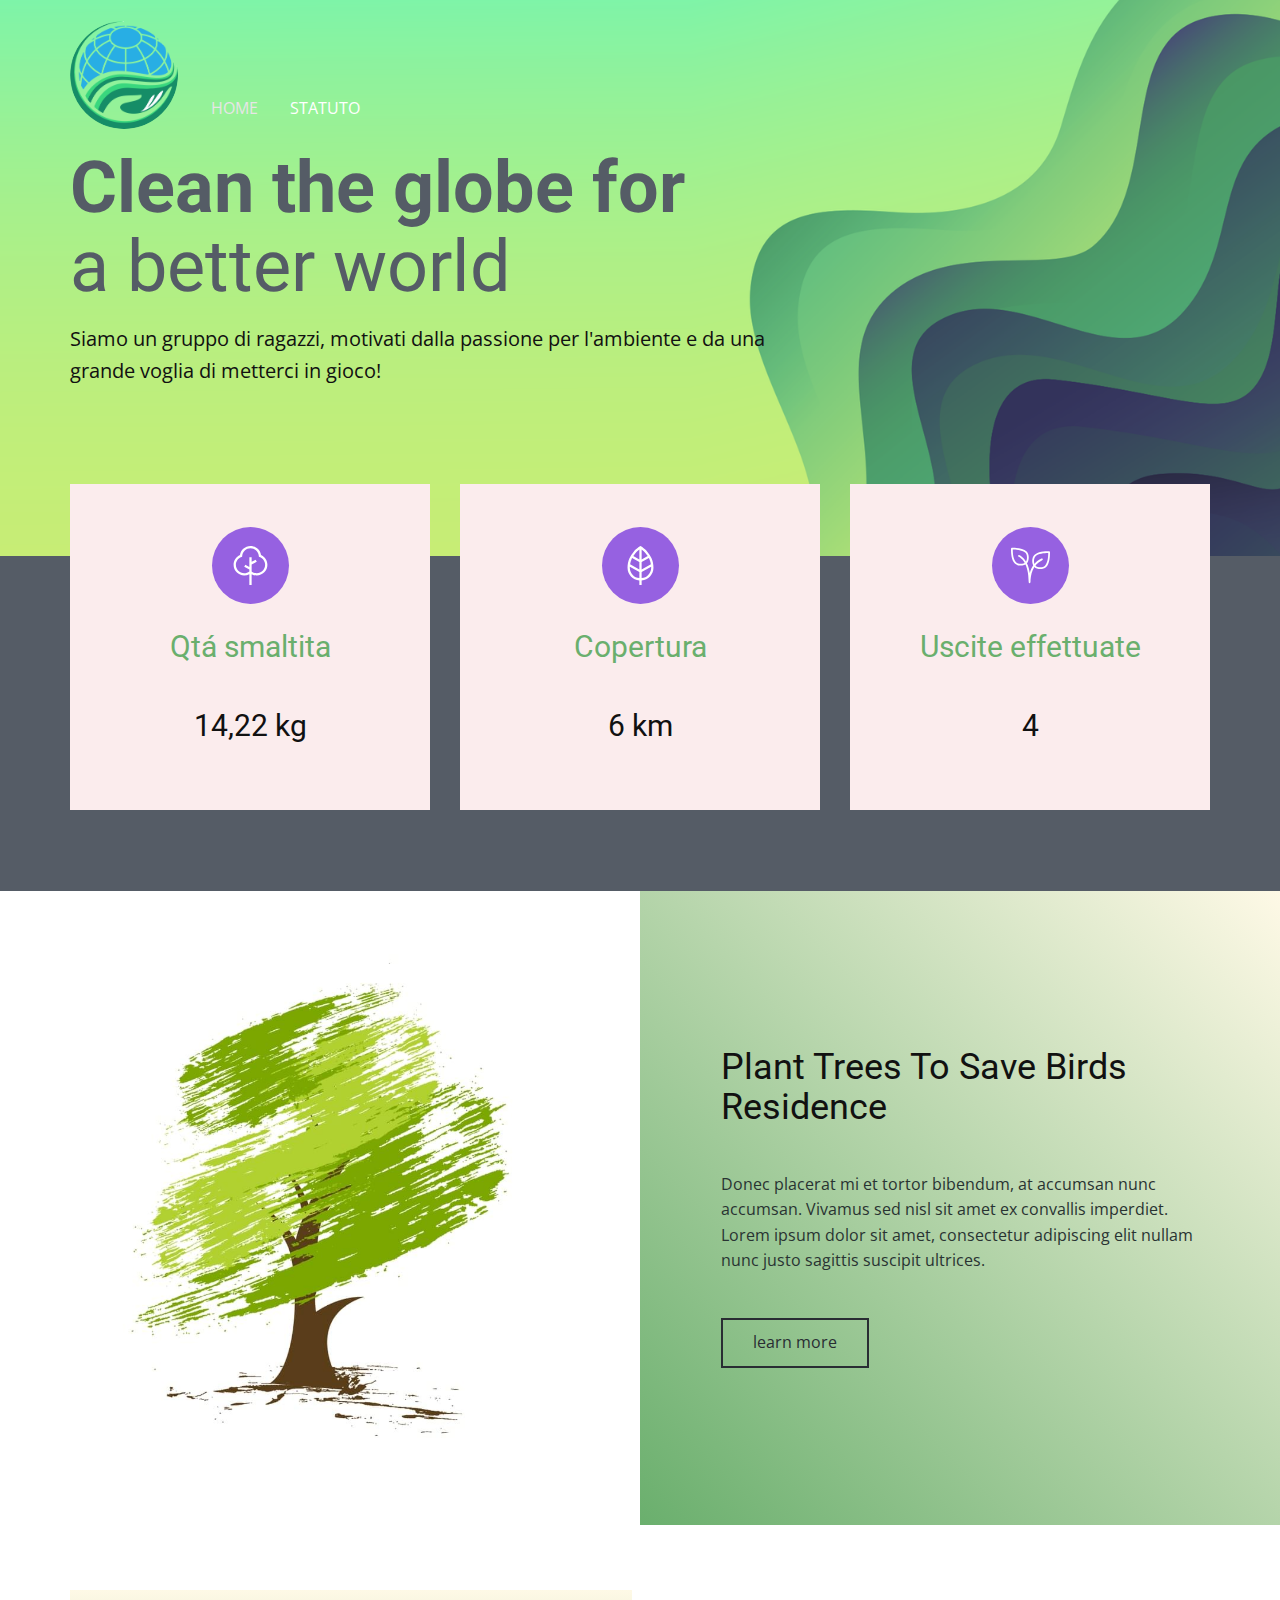
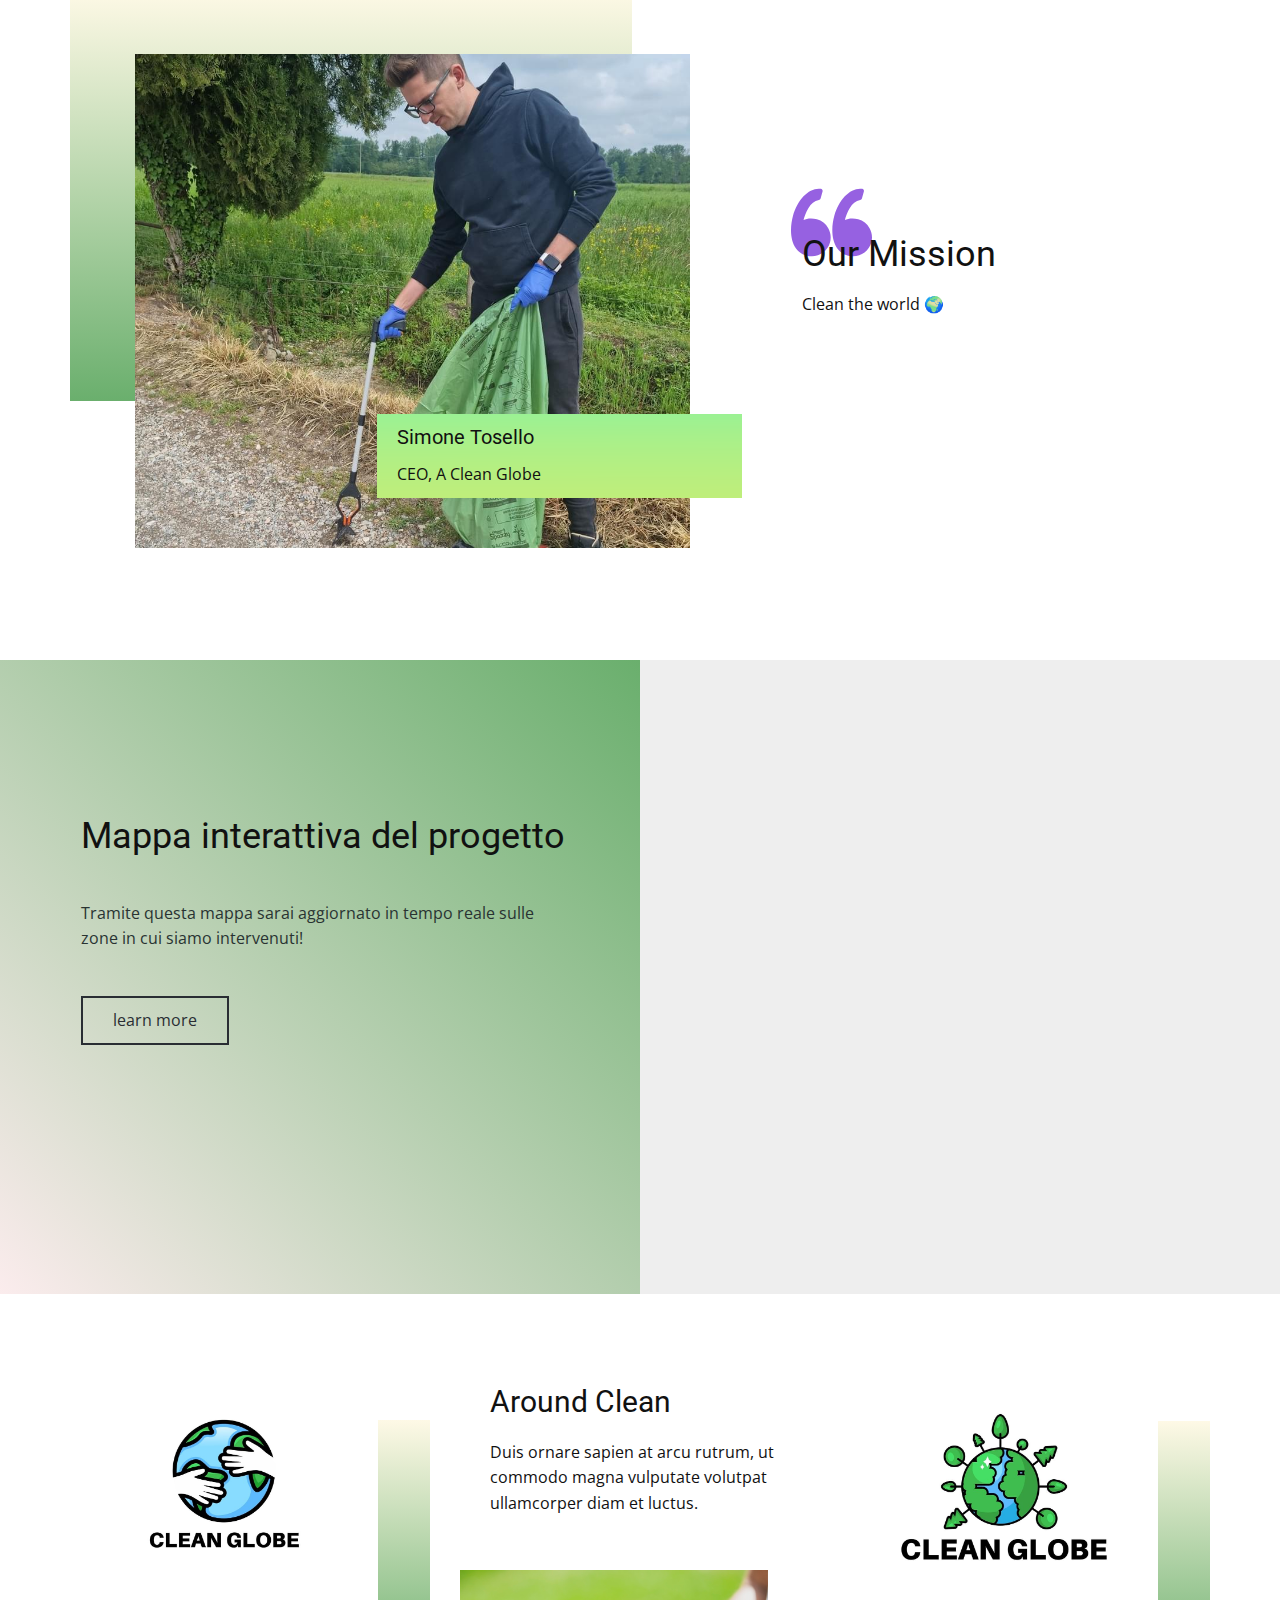
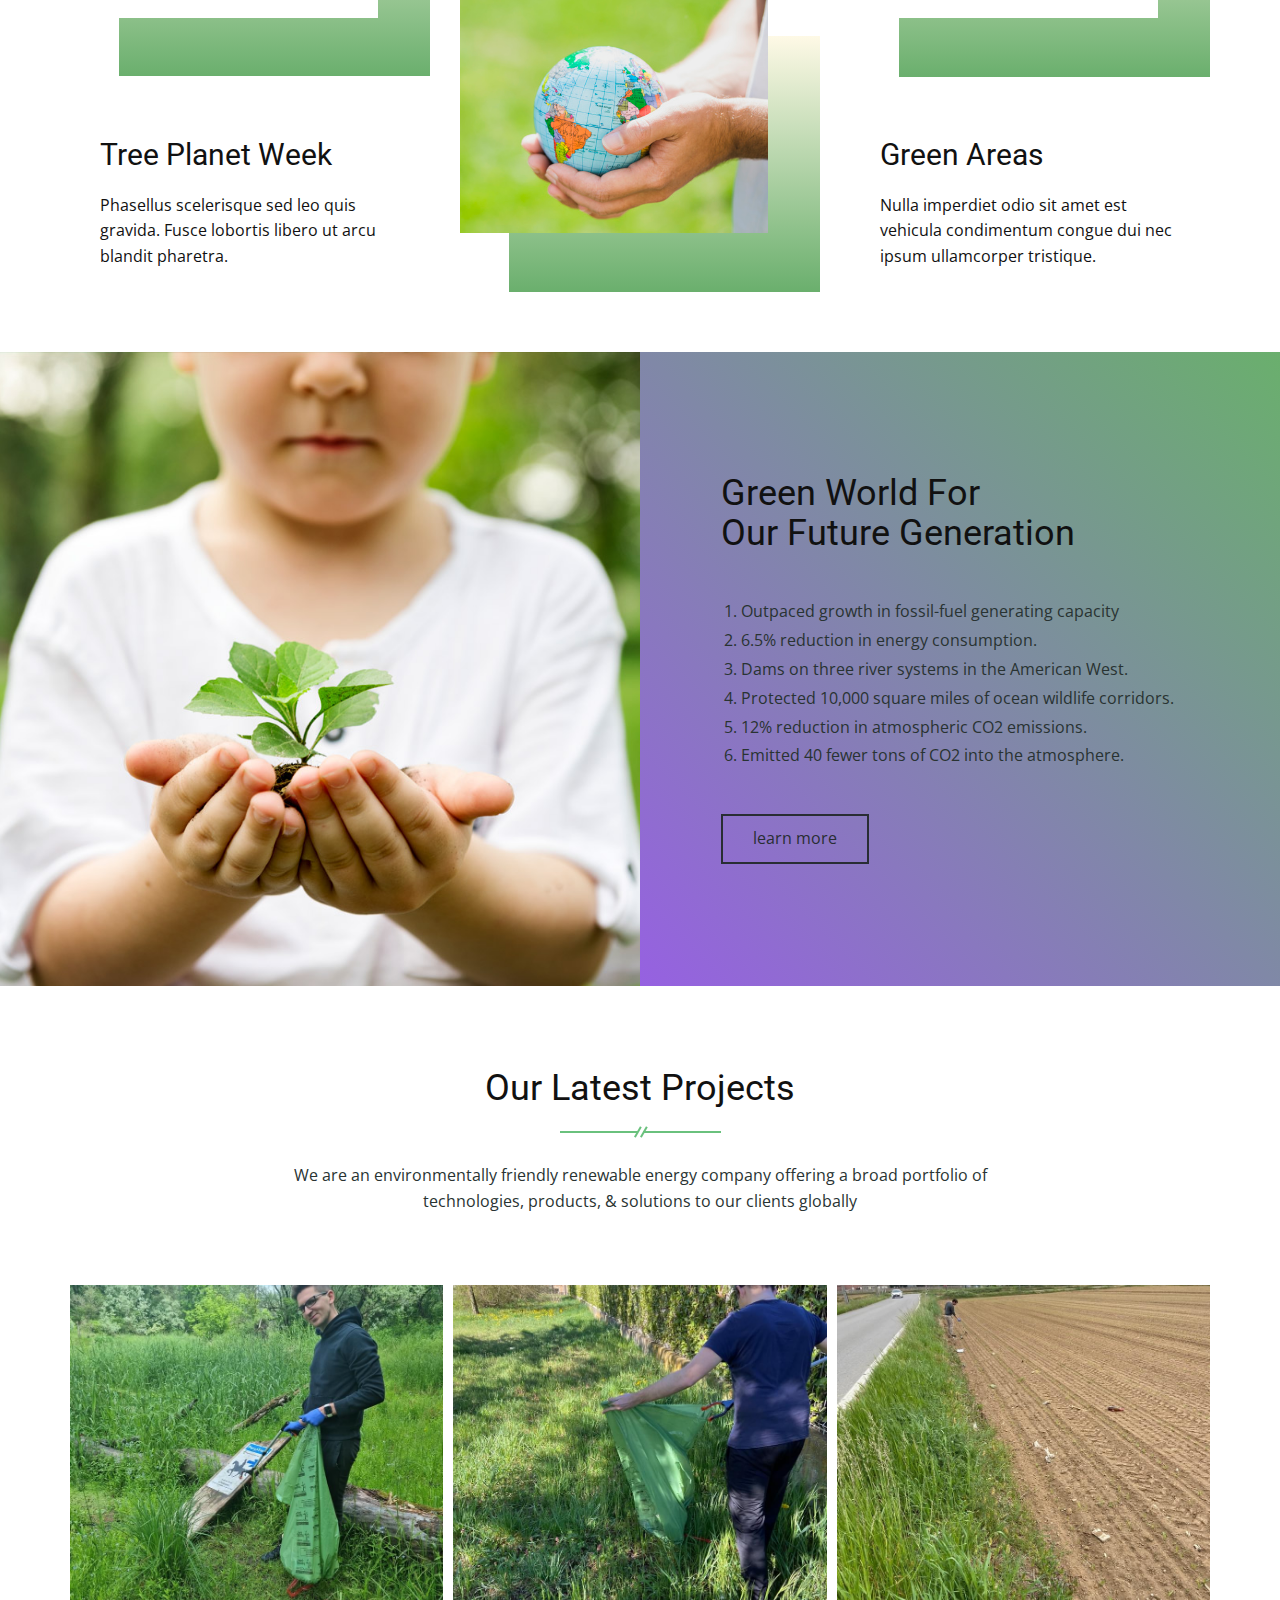
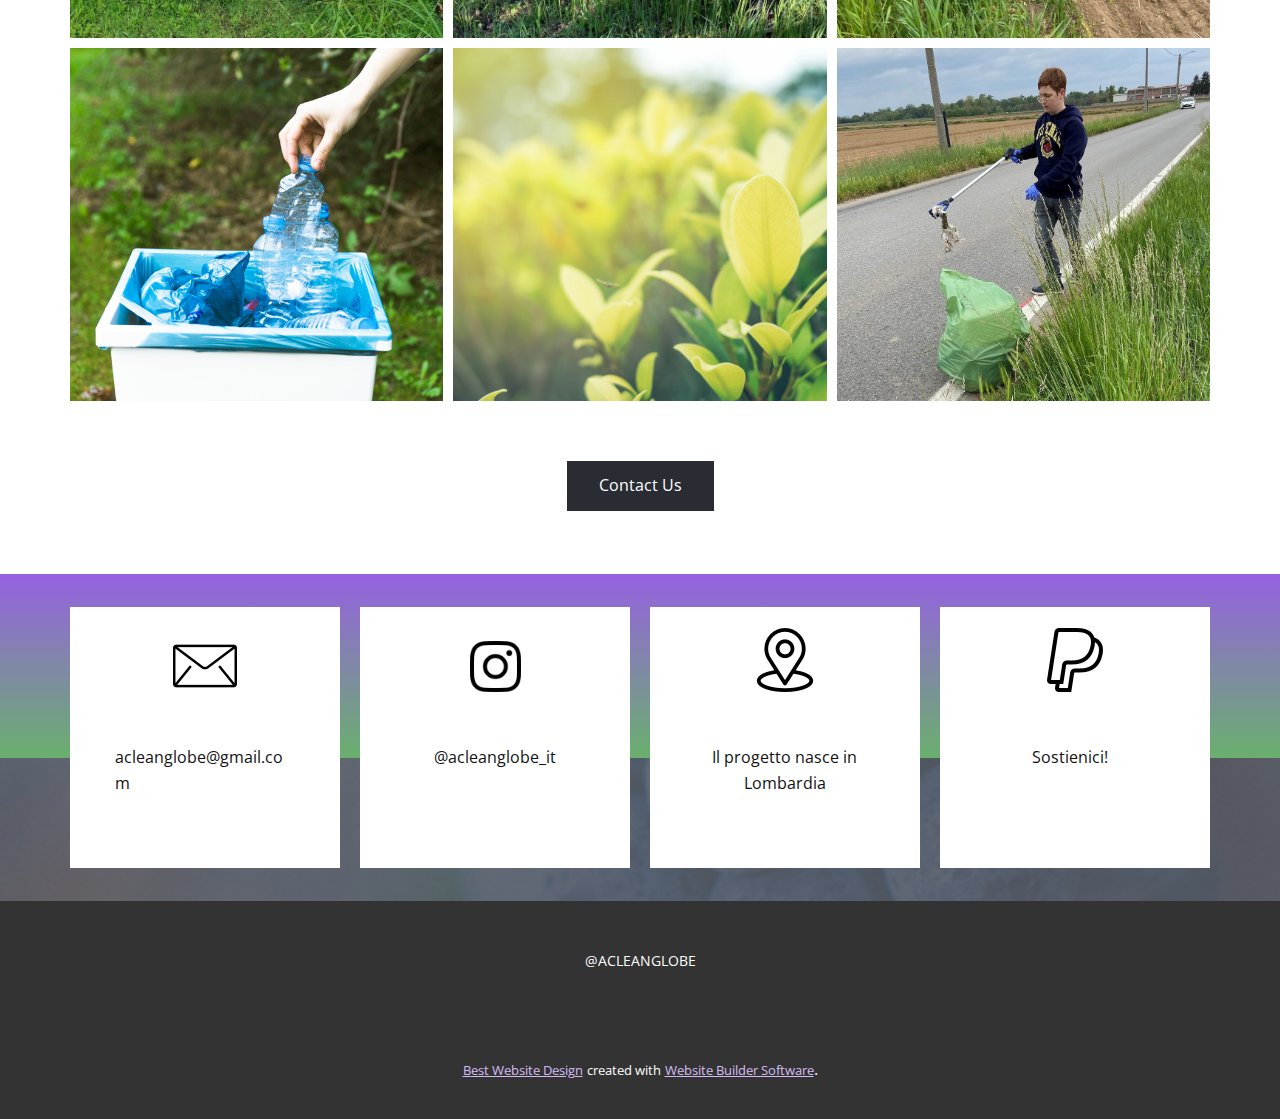
==== HOME.html @ 964477dc "Add files via upload" ====
<!DOCTYPE html>
<html style="font-size: 16px;">
  <head>
    <meta name="viewport" content="width=device-width, initial-scale=1.0">
    <meta charset="utf-8">
    <meta name="keywords" content="Cleaner Energy for a Cleaner World, Plant Trees To Save Birds Residence, Our Mission, Help Us Recycle Dumps to Save World, Green World For
                                Our Future Generation, Our Latest Projects, 3487, 154, 1456, 1354">
    <meta name="description" content="">
    <meta name="page_type" content="np-template-header-footer-from-plugin">
    <title>HOME</title>
    <link rel="stylesheet" href="nicepage.css" media="screen">
<link rel="stylesheet" href="HOME.css" media="screen">
    <script class="u-script" type="text/javascript" src="jquery-1.9.1.min.js" defer=""></script>
    <script class="u-script" type="text/javascript" src="nicepage.js" defer=""></script>
    <meta name="generator" content="Nicepage 4.10.5, nicepage.com">
    <link id="u-theme-google-font" rel="stylesheet" href="https://fonts.googleapis.com/css?family=Roboto:100,100i,300,300i,400,400i,500,500i,700,700i,900,900i|Open+Sans:300,300i,400,400i,500,500i,600,600i,700,700i,800,800i">
    
    
    
    
    
    
    
    
    
    
    <script type="application/ld+json">{
		"@context": "http://schema.org",
		"@type": "Organization",
		"name": "",
		"url": "/",
		"logo": "images/default-logo.png"
}</script>
    <meta name="theme-color" content="#9661e1">
    <meta property="og:title" content="HOME">
    <meta property="og:type" content="website">
    <link rel="canonical" href="/">
  </head>
  <body class="u-body u-overlap u-xl-mode"><header class="u-clearfix u-header" id="sec-bbfe"><div class="u-clearfix u-sheet u-sheet-1">
        <nav class="u-menu u-menu-dropdown u-offcanvas u-menu-1">
          <div class="menu-collapse" style="font-size: 1rem; letter-spacing: 0px;">
            <a class="u-button-style u-custom-left-right-menu-spacing u-custom-padding-bottom u-custom-top-bottom-menu-spacing u-nav-link u-text-active-palette-1-base u-text-hover-palette-2-base" href="#">
              <svg class="u-svg-link" viewBox="0 0 24 24"><use xlink:href="#menu-hamburger"></use></svg>
              <svg class="u-svg-content" version="1.1" id="menu-hamburger" viewBox="0 0 16 16" x="0px" y="0px" xmlns:xlink="http://www.w3.org/1999/xlink" xmlns="http://www.w3.org/2000/svg"><g><rect y="1" width="16" height="2"></rect><rect y="7" width="16" height="2"></rect><rect y="13" width="16" height="2"></rect>
</g></svg>
            </a>
          </div>
          <div class="u-custom-menu u-nav-container"></div>
          <div class="u-custom-menu u-nav-container-collapse">
            <div class="u-black u-container-style u-inner-container-layout u-opacity u-opacity-95 u-sidenav">
              <div class="u-inner-container-layout u-sidenav-overflow">
                <div class="u-menu-close"></div>
                <ul class="u-align-center u-nav u-popupmenu-items u-unstyled u-nav-1"><li class="u-nav-item"><a class="u-button-style u-nav-link" href="HOME.html">HOME</a>
</li></ul>
              </div>
            </div>
            <div class="u-black u-menu-overlay u-opacity u-opacity-70"></div>
          </div>
        </nav>
        <a href="#" class="u-image u-logo u-image-1">
          <img src="images/default-logo.png" class="u-logo-image u-logo-image-1">
        </a>
        <nav class="u-menu u-menu-dropdown u-offcanvas u-menu-2">
          <div class="menu-collapse">
            <a class="u-button-style u-custom-color u-custom-text-color u-file-icon u-nav-link" href="#">
              <img src="images/1946488.png" alt="">
            </a>
          </div>
          <div class="u-custom-menu u-nav-container">
            <ul class="u-nav u-unstyled u-nav-2"><li class="u-nav-item"><a class="u-button-style u-nav-link u-text-white" href="HOME.html" style="padding: 10px 16px;">HOME</a>
</li><li class="u-nav-item"><a class="u-button-style u-nav-link u-text-white" href="STATUTO.html" style="padding: 10px 16px;">STATUTO</a>
</li></ul>
          </div>
          <div class="u-custom-menu u-nav-container-collapse">
            <div class="u-container-style u-inner-container-layout u-opacity u-opacity-95 u-sidenav u-white">
              <div class="u-inner-container-layout u-sidenav-overflow">
                <div class="u-menu-close"></div>
                <ul class="u-align-center u-nav u-popupmenu-items u-unstyled u-nav-3"><li class="u-nav-item"><a class="u-button-style u-nav-link" href="HOME.html">HOME</a>
</li><li class="u-nav-item"><a class="u-button-style u-nav-link" href="STATUTO.html">STATUTO</a>
</li></ul>
              </div>
            </div>
            <div class="u-black u-menu-overlay u-opacity u-opacity-70"></div>
          </div>
        </nav>
      </div></header> 
    <section class="u-clearfix u-image u-section-1" id="sec-0896" data-image-width="1600" data-image-height="838">
      <div class="u-clearfix u-sheet u-sheet-1">
        <div class="u-align-left u-container-style u-group u-group-1">
          <div class="u-container-layout u-container-layout-1">
            <div class="u-image u-image-circle u-preserve-proportions u-image-1" alt="" data-image-width="1081" data-image-height="1080"></div>
            <h1 class="u-text u-text-palette-5-dark-2 u-title u-text-1"><b>Clean the globe for</b>
              <br>a better world
            </h1>
            <p class="u-large-text u-text u-text-variant u-text-2">Siamo un gruppo di ragazzi, motivati dalla passione per l'ambiente e da una grande voglia di metterci in gioco!</p>
          </div>
        </div>
      </div>
    </section>
    <section class="u-clearfix u-palette-5-dark-2 u-section-2" id="sec-d5c1">
      <div class="u-clearfix u-sheet u-sheet-1">
        <div class="u-clearfix u-expanded-width u-gutter-30 u-layout-wrap u-layout-wrap-1">
          <div class="u-layout">
            <div class="u-layout-row">
              <div class="u-align-center u-border-no-bottom u-border-no-left u-border-no-right u-border-no-top u-container-style u-layout-cell u-left-cell u-palette-2-light-3 u-size-20 u-size-20-md u-layout-cell-1">
                <div class="u-container-layout u-container-layout-1"><span class="u-align-left u-icon u-icon-circle u-palette-1-base u-icon-1"><svg class="u-svg-link" preserveAspectRatio="xMidYMin slice" viewBox="0 0 512 512" style=""><use xlink:href="#svg-b58c"></use></svg><svg class="u-svg-content" viewBox="0 0 512 512" x="0px" y="0px" id="svg-b58c" style="enable-background:new 0 0 512 512;"><g><g><path d="M394.163,119.466c-4.535-31.37-19.603-60.217-43.037-82.042C325.213,13.291,291.431,0,256.002,0    c-35.429,0-69.211,13.291-95.125,37.424c-23.434,21.825-38.501,50.672-43.037,82.042c-50.475,22.04-83.763,72.319-83.763,127.977    c0,76.979,62.627,139.605,139.605,139.605c23.725,0,46.846-6.032,67.318-17.307V512h30V369.741    c20.472,11.275,43.593,17.307,67.318,17.307c76.979,0,139.605-62.627,139.605-139.605    C477.926,191.785,444.638,141.505,394.163,119.466z M338.32,357.048c-24.474,0-48.13-8.171-67.318-23.122v-91.75l67.279-35.375    l-13.962-26.553l-53.317,28.034V149.23h-30v125.545l-53.317-28.034l-13.962,26.553l67.279,35.375v25.257    c-19.188,14.951-42.844,23.122-67.318,23.122c-60.437,0-109.605-49.169-109.605-109.605c0-46.211,29.226-87.7,72.725-103.241    l9.176-3.278l0.734-9.716c2.078-27.469,14.369-52.979,34.61-71.83C201.665,40.433,228.187,30,256.002,30    s54.337,10.433,74.679,29.377c20.241,18.851,32.532,44.36,34.61,71.83l0.734,9.716l9.176,3.278    c43.499,15.541,72.725,57.03,72.725,103.241C447.926,307.879,398.757,357.048,338.32,357.048z"></path>
</g>
</g></svg></span>
                  <h3 class="u-text u-text-custom-color-1 u-text-1">Qtá smaltita</h3>
                  <h3 class="u-text u-text-2" data-animation-name="counter" data-animation-event="scroll" data-animation-duration="3000">16,15 kg</h3>
                </div>
              </div>
              <div class="u-container-style u-layout-cell u-palette-2-light-3 u-size-20 u-size-20-md u-layout-cell-2">
                <div class="u-container-layout u-container-layout-2"><span class="u-align-left u-icon u-icon-circle u-palette-1-base u-icon-2"><svg class="u-svg-link" preserveAspectRatio="xMidYMin slice" viewBox="0 0 512 512" style=""><use xlink:href="#svg-c88a"></use></svg><svg class="u-svg-content" viewBox="0 0 512 512" x="0px" y="0px" id="svg-c88a" style="enable-background:new 0 0 512 512;"><g><g><path d="M400.769,161.894c-13.492-30.843-32.268-60.196-55.809-87.247c-39.996-45.958-79.756-69.304-81.43-70.275L256,0    l-7.531,4.372c-1.673,0.972-41.433,24.317-81.43,70.275c-23.541,27.051-42.317,56.404-55.809,87.247    C94.295,200.608,85.71,241.715,85.71,284.072c0,88.336,68.579,160.952,155.291,167.411V512h29.999v-60.517    c86.712-6.46,155.291-79.076,155.291-167.411C426.29,241.716,417.704,200.608,400.769,161.894z M188.999,95.112    c18.864-21.805,37.891-38.23,52.001-49.091V177.19l-79.935-44.823C169.317,119.536,178.64,107.088,188.999,95.112z     M138.467,174.484c2.359-5.423,4.905-10.799,7.624-16.122L241,211.583v95.705L119.39,239.095    C123.045,216.938,129.405,195.324,138.467,174.484z M241.001,421.375c-70.149-6.381-125.293-65.518-125.293-137.303    c0-4.176,0.109-8.337,0.294-12.484l124.999,70.094V421.375z M373.284,173.916c9.193,21.016,15.636,42.821,19.324,65.179    l-121.609,68.193v-95.705l94.913-53.224C368.538,163.498,370.997,168.684,373.284,173.916z M270.998,177.19V45.988    c13.907,10.7,32.613,26.842,51.332,48.353c10.627,12.212,20.178,24.916,28.608,38.023L270.998,177.19z M270.999,421.375v-79.693    l124.998-70.093c0.185,4.148,0.294,8.308,0.294,12.484C396.292,355.856,341.149,414.994,270.999,421.375z"></path>
</g>
</g></svg></span>
                  <h3 class="u-align-center u-text u-text-custom-color-1 u-text-3">Copertura</h3>
                  <h3 class="u-align-center u-text u-text-4" data-animation-name="counter" data-animation-event="scroll" data-animation-duration="3000">7 km</h3>
                </div>
              </div>
              <div class="u-align-center u-container-style u-layout-cell u-palette-2-light-3 u-right-cell u-size-20 u-size-20-md u-layout-cell-3">
                <div class="u-container-layout u-container-layout-3"><span class="u-align-left u-icon u-icon-circle u-palette-1-base u-icon-3"><svg class="u-svg-link" preserveAspectRatio="xMidYMin slice" viewBox="0 0 469.824 469.824" style=""><use xlink:href="#svg-d271"></use></svg><svg class="u-svg-content" viewBox="0 0 469.824 469.824" x="0px" y="0px" id="svg-d271" style="enable-background:new 0 0 469.824 469.824;"><g><g><path d="M188.885,67.36C147.84,26.336,67.52,21.579,10.667,21.579C4.779,21.579,0,26.357,0,32.245    c0,56.853,4.736,137.173,45.781,178.219c17.323,17.323,43.883,25.067,70.208,25.067c28.608,0,56.96-9.152,72.896-25.088    C219.456,179.872,225.067,103.52,188.885,67.36z M173.803,195.381c-22.827,22.805-86.208,26.709-112.917,0    C27.755,162.251,22.016,94.944,21.397,42.976c51.968,0.619,119.275,6.357,152.405,39.488    C200.512,109.173,196.608,172.576,173.803,195.381z"></path>
</g>
</g><g><g><path d="M459.157,63.776c-56.853,0-137.173,4.736-178.219,45.781c-36.181,36.16-30.571,112.512,0,143.083    c15.936,15.915,44.267,25.067,72.875,25.067c26.325,0,52.864-7.723,70.229-25.045c41.024-41.045,45.781-121.365,45.781-178.219    C469.824,68.555,465.045,63.776,459.157,63.776z M408.917,237.557c-26.709,26.709-90.112,22.805-112.917,0    c-22.805-22.805-26.709-86.208,0-112.917c33.131-33.131,100.437-38.869,152.405-39.488    C447.787,137.141,442.048,204.448,408.917,237.557z"></path>
</g>
</g><g><g><path d="M382.123,156.107c-2.517-5.355-9.728-7.189-15.04-4.715c-81.813,38.464-122.005,105.536-140.267,174.485    c-22.592-146.603-87.936-191.296-115.648-210.261c-3.456-2.368-6.144-4.096-7.637-5.568c-4.16-4.16-10.923-4.16-15.083,0    c-4.16,4.16-4.16,10.923,0,15.083c2.112,2.091,5.76,4.715,10.688,8.085c31.232,21.355,114.197,78.123,114.197,304.363    c0,5.888,4.779,10.667,10.667,10.667s10.667-4.779,10.667-10.645c0-91.413,24.555-211.925,141.504-266.88    c0-0.021,1.728-0.832,1.728-0.832C383.211,167.371,384.64,161.44,382.123,156.107z"></path>
</g>
</g></svg></span>
                  <h3 class="u-text u-text-custom-color-1 u-text-5">Uscite effettuate</h3>
                  <h3 class="u-text u-text-6" data-animation-name="counter" data-animation-event="scroll" data-animation-duration="3000">5</h3>
                </div>
              </div>
            </div>
          </div>
        </div>
      </div>
    </section>
    <section class="u-clearfix u-section-3" id="carousel_9cc2">
      <div class="u-clearfix u-expanded-width u-layout-wrap u-layout-wrap-1">
        <div class="u-gutter-0 u-layout">
          <div class="u-layout-row">
            <div class="u-container-style u-image u-layout-cell u-left-cell u-size-30 u-image-1" data-image-width="1080" data-image-height="1080">
              <div class="u-container-layout"></div>
            </div>
            <div class="u-align-left-sm u-align-left-xs u-container-style u-gradient u-layout-cell u-right-cell u-size-30 u-layout-cell-2">
              <div class="u-container-layout u-valign-middle u-container-layout-2">
                <h2 class="u-text u-text-1">Plant Trees To Save Birds Residence</h2>
                <p class="u-text u-text-palette-4-dark-3 u-text-2">Donec placerat mi et tortor bibendum, at accumsan nunc accumsan. Vivamus sed nisl sit amet ex convallis imperdiet. Lorem ipsum dolor sit amet, consectetur adipiscing elit nullam nunc justo sagittis suscipit ultrices.</p>
                <a href="https://nicepage.online" class="u-border-2 u-border-palette-5-dark-3 u-btn u-button-style u-btn-1">learn more</a>
              </div>
            </div>
          </div>
        </div>
      </div>
    </section>
    <section class="u-clearfix u-section-4" id="sec-6dbd">
      <div class="u-clearfix u-sheet u-sheet-1">
        <div class="u-clearfix u-expanded-width u-gutter-30 u-layout-wrap u-layout-wrap-1">
          <div class="u-layout">
            <div class="u-layout-row">
              <div class="u-align-left u-container-style u-layout-cell u-left-cell u-size-36 u-layout-cell-1">
                <div class="u-container-layout">
                  <div class="u-gradient u-shape u-shape-1"></div>
                  <img class="u-image u-image-1" src="images/20220507_112951.jpg" data-image-width="943" data-image-height="1080">
                  <div class="u-align-left-xs u-container-style u-group u-image u-image-2">
                    <div class="u-container-layout u-valign-middle u-container-layout-2">
                      <h5 class="u-text u-text-1">Simone Tosello</h5>
                      <p class="u-text u-text-2">CEO, A Clean Globe</p>
                    </div>
                  </div>
                </div>
              </div>
              <div class="u-align-left u-container-style u-layout-cell u-right-cell u-size-24 u-layout-cell-2">
                <div class="u-container-layout u-valign-middle-xs u-container-layout-3"><span class="u-icon u-icon-circle u-text-palette-1-base u-icon-1"><svg class="u-svg-link" preserveAspectRatio="xMidYMin slice" viewBox="0 0 95.333 95.332" style=""><use xlink:href="#svg-8694"></use></svg><svg class="u-svg-content" viewBox="0 0 95.333 95.332" x="0px" y="0px" id="svg-8694" style="enable-background:new 0 0 95.333 95.332;"><g><g><path d="M30.512,43.939c-2.348-0.676-4.696-1.019-6.98-1.019c-3.527,0-6.47,0.806-8.752,1.793    c2.2-8.054,7.485-21.951,18.013-23.516c0.975-0.145,1.774-0.85,2.04-1.799l2.301-8.23c0.194-0.696,0.079-1.441-0.318-2.045    s-1.035-1.007-1.75-1.105c-0.777-0.106-1.569-0.16-2.354-0.16c-12.637,0-25.152,13.19-30.433,32.076    c-3.1,11.08-4.009,27.738,3.627,38.223c4.273,5.867,10.507,9,18.529,9.313c0.033,0.001,0.065,0.002,0.098,0.002    c9.898,0,18.675-6.666,21.345-16.209c1.595-5.705,0.874-11.688-2.032-16.851C40.971,49.307,36.236,45.586,30.512,43.939z"></path><path d="M92.471,54.413c-2.875-5.106-7.61-8.827-13.334-10.474c-2.348-0.676-4.696-1.019-6.979-1.019    c-3.527,0-6.471,0.806-8.753,1.793c2.2-8.054,7.485-21.951,18.014-23.516c0.975-0.145,1.773-0.85,2.04-1.799l2.301-8.23    c0.194-0.696,0.079-1.441-0.318-2.045c-0.396-0.604-1.034-1.007-1.75-1.105c-0.776-0.106-1.568-0.16-2.354-0.16    c-12.637,0-25.152,13.19-30.434,32.076c-3.099,11.08-4.008,27.738,3.629,38.225c4.272,5.866,10.507,9,18.528,9.312    c0.033,0.001,0.065,0.002,0.099,0.002c9.897,0,18.675-6.666,21.345-16.209C96.098,65.559,95.376,59.575,92.471,54.413z"></path>
</g>
</g></svg></span>
                  <h2 class="u-text u-text-3">Our Mission</h2>
                  <p class="u-text u-text-4">Clean the world 🌍</p>
                </div>
              </div>
            </div>
          </div>
        </div>
      </div>
    </section>
    <section class="u-clearfix u-section-5" id="carousel_1dbf">
      <div class="u-clearfix u-expanded-width u-layout-wrap u-layout-wrap-1">
        <div class="u-gutter-0 u-layout">
          <div class="u-layout-row">
            <div class="u-container-style u-gradient u-layout-cell u-left-cell u-size-30 u-layout-cell-1">
              <div class="u-container-layout u-container-layout-1">
                <h2 class="u-text u-text-1">Mappa interattiva del progetto</h2>
                <p class="u-text u-text-palette-4-dark-3 u-text-2">Tramite questa mappa sarai aggiornato in tempo reale sulle zone in cui siamo intervenuti!</p>
                <a href="https://nicepage.best" class="u-border-2 u-border-palette-5-dark-3 u-btn u-button-style u-btn-1">learn more</a>
              </div>
            </div>
            <div class="u-align-left-sm u-align-left-xs u-container-style u-layout-cell u-right-cell u-size-30 u-layout-cell-2">
              <div class="u-container-layout">
                <div class="u-expanded u-grey-light-2 u-map">
                  <div class="embed-responsive">
                    <iframe class="embed-responsive-item" src="https://www.google.com/maps/d/u/0/embed?mid=1v0U8sfm36Qx8Yx3tgmpROhO8DEi6_hW_&amp;ehbc=2E312F" data-map="[base64]"></iframe>
                  </div>
                </div>
              </div>
            </div>
          </div>
        </div>
      </div>
    </section>
    <section class="u-clearfix u-section-6" id="sec-4be1">
      <div class="u-clearfix u-sheet u-sheet-1">
        <div class="u-clearfix u-expanded-width u-gutter-30 u-layout-wrap u-layout-wrap-1">
          <div class="u-layout">
            <div class="u-layout-row">
              <div class="u-size-20 u-size-30-md">
                <div class="u-layout-col">
                  <div class="u-align-left u-container-style u-layout-cell u-left-cell u-size-36 u-layout-cell-1">
                    <div class="u-container-layout">
                      <div class="u-align-left u-gradient u-shape u-shape-1"></div>
                      <img src="images/logo4.jpg" alt="" class="u-align-left u-image u-image-1" data-image-width="1080" data-image-height="1080">
                    </div>
                  </div>
                  <div class="u-align-left u-container-style u-layout-cell u-left-cell u-size-24 u-layout-cell-2">
                    <div class="u-container-layout u-valign-middle u-container-layout-2">
                      <h3 class="u-text u-text-1">Tree Planet Week</h3>
                      <p class="u-text u-text-2">Phasellus scelerisque sed leo quis gravida. Fusce lobortis libero ut arcu blandit pharetra.</p>
                    </div>
                  </div>
                </div>
              </div>
              <div class="u-size-20 u-size-30-md">
                <div class="u-layout-col">
                  <div class="u-align-left u-container-style u-layout-cell u-size-24 u-layout-cell-3">
                    <div class="u-container-layout u-valign-middle u-container-layout-3">
                      <h3 class="u-text u-text-3">Around Clean</h3>
                      <p class="u-text u-text-4">Duis ornare sapien at arcu rutrum, ut commodo magna vulputate volutpat ullamcorper diam et luctus.</p>
                    </div>
                  </div>
                  <div class="u-align-left u-container-style u-layout-cell u-size-36 u-layout-cell-4">
                    <div class="u-container-layout">
                      <div class="u-align-left u-gradient u-shape u-shape-2"></div>
                      <img src="images/manshandholdingsmallglobe_232147817169.jpg" alt="" class="u-align-left u-image u-image-2">
                    </div>
                  </div>
                </div>
              </div>
              <div class="u-size-20 u-size-60-md">
                <div class="u-layout-col">
                  <div class="u-align-left u-container-style u-layout-cell u-right-cell u-size-36 u-layout-cell-5">
                    <div class="u-container-layout">
                      <div class="u-align-left u-gradient u-shape u-shape-3"></div>
                      <img src="images/logo3.jpg" alt="" class="u-align-left u-image u-image-3" data-image-width="1080" data-image-height="1080">
                    </div>
                  </div>
                  <div class="u-align-left u-container-style u-layout-cell u-right-cell u-size-24 u-layout-cell-6">
                    <div class="u-container-layout u-valign-middle u-container-layout-6">
                      <h3 class="u-text u-text-5">Green Areas</h3>
                      <p class="u-text u-text-6">Nulla imperdiet odio sit amet est vehicula condimentum congue dui nec ipsum ullamcorper tristique.</p>
                    </div>
                  </div>
                </div>
              </div>
            </div>
          </div>
        </div>
      </div>
    </section>
    <section class="u-clearfix u-section-7" id="carousel_59d8">
      <div class="u-clearfix u-expanded-width u-layout-wrap u-layout-wrap-1">
        <div class="u-gutter-0 u-layout">
          <div class="u-layout-row">
            <div class="u-container-style u-image u-layout-cell u-left-cell u-size-30 u-image-1">
              <div class="u-container-layout"></div>
            </div>
            <div class="u-align-left-sm u-align-left-xs u-container-style u-gradient u-layout-cell u-right-cell u-size-30 u-layout-cell-2">
              <div class="u-container-layout u-valign-middle u-container-layout-2">
                <h2 class="u-text u-text-1">Green World For <br>Our Future Generation
                </h2>
                <ol class="u-indent-0 u-text u-text-palette-4-dark-3 u-text-2">
                  <li>Outpaced growth in fossil-fuel generating capacity</li>
                  <li>6.5% reduction in energy consumption.&nbsp;</li>
                  <li>Dams on three river systems in the American West.&nbsp;</li>
                  <li>Protected 10,000 square miles of ocean wildlife corridors.</li>
                  <li>12% reduction in atmospheric CO2 emissions.&nbsp;</li>
                  <li>Emitted 40 fewer tons of CO2 into the atmosphere.<br>
                  </li>
                </ol>
                <a href="https://nicepage.com/c/sale-website-templates" class="u-border-2 u-border-palette-5-dark-3 u-btn u-button-style u-btn-1">learn more</a>
              </div>
            </div>
          </div>
        </div>
      </div>
    </section>
    <section class="u-clearfix u-section-8" id="sec-513d">
      <div class="u-clearfix u-sheet u-sheet-1">
        <div class="u-container-style u-expanded-width-md u-expanded-width-sm u-expanded-width-xs u-group u-group-1">
          <div class="u-container-layout u-valign-middle u-container-layout-1">
            <h2 class="u-align-center u-text u-text-1">Our Latest Projects</h2>
            <img src="images/line.png" alt="" class="u-image u-image-default u-image-1" data-image-width="161" data-image-height="12">
            <p class="u-align-center u-text u-text-palette-4-dark-3 u-text-2">We are an environmentally friendly renewable energy company offering a broad portfolio of technologies, products, &amp; solutions to our clients globally</p>
          </div>
        </div>
        <div class="u-clearfix u-expanded-width u-gutter-10 u-layout-wrap u-layout-wrap-1">
          <div class="u-gutter-0 u-layout">
            <div class="u-layout-col">
              <div class="u-size-30">
                <div class="u-layout-row">
                  <div class="u-container-style u-image u-layout-cell u-left-cell u-size-20 u-image-2" data-image-width="810" data-image-height="1080">
                    <div class="u-container-layout"></div>
                  </div>
                  <div class="u-container-style u-image u-layout-cell u-size-20 u-image-3" data-image-width="810" data-image-height="1080">
                    <div class="u-container-layout"></div>
                  </div>
                  <div class="u-container-style u-image u-layout-cell u-right-cell u-size-20 u-image-4" data-image-width="810" data-image-height="1080">
                    <div class="u-container-layout"></div>
                  </div>
                </div>
              </div>
              <div class="u-size-30">
                <div class="u-layout-row">
                  <div class="u-container-style u-image u-layout-cell u-left-cell u-size-20 u-image-5">
                    <div class="u-container-layout"></div>
                  </div>
                  <div class="u-container-style u-image u-layout-cell u-size-20 u-image-6">
                    <div class="u-container-layout"></div>
                  </div>
                  <div class="u-container-style u-image u-layout-cell u-right-cell u-size-20 u-image-7" data-image-width="1009" data-image-height="1080">
                    <div class="u-container-layout"></div>
                  </div>
                </div>
              </div>
            </div>
          </div>
        </div>
        <a href="https://nicepage.com/website-design" class="u-border-2 u-border-palette-5-dark-3 u-btn u-button-style u-palette-5-dark-3 u-btn-1">Contact Us</a>
      </div>
    </section>
    <section class="u-clearfix u-image u-shading u-section-9" id="sec-3786">
      <div class="u-expanded-width u-gradient u-shape u-shape-rectangle u-shape-1"></div>
      <div class="u-clearfix u-expanded-width-xs u-gutter-20 u-layout-wrap u-layout-wrap-1">
        <div class="u-layout">
          <div class="u-layout-row">
            <div class="u-align-left-lg u-align-left-md u-align-left-sm u-align-left-xl u-container-style u-layout-cell u-left-cell u-size-15 u-size-30-md u-white u-layout-cell-1">
              <div class="u-container-layout u-container-layout-1"><span class="u-file-icon u-icon u-icon-1"><img src="images/546394.png" alt=""></span>
                <p class="u-text u-text-1">acleanglobe@gmail.com</p>
              </div>
            </div>
            <div class="u-align-left u-container-style u-layout-cell u-size-15 u-size-30-md u-white u-layout-cell-2">
              <div class="u-container-layout u-container-layout-2"><span class="u-file-icon u-icon u-icon-2"><img src="images/1384089.png" alt=""></span>
                <p class="u-text u-text-default u-text-2"> @acleanglobe_it</p>
              </div>
            </div>
            <div class="u-align-left-lg u-align-left-md u-align-left-sm u-align-left-xl u-container-style u-layout-cell u-size-15 u-size-30-md u-white u-layout-cell-3">
              <div class="u-container-layout u-container-layout-3"><span class="u-file-icon u-icon u-icon-3"><img src="images/535239.png" alt=""></span>
                <p class="u-align-center u-text u-text-3">Il progetto nasce in Lombardia</p>
              </div>
            </div>
            <div class="u-align-left-lg u-align-left-md u-align-left-sm u-align-left-xl u-container-style u-layout-cell u-right-cell u-size-15 u-size-30-md u-white u-layout-cell-4">
              <div class="u-container-layout u-container-layout-4"><span class="u-file-icon u-icon u-icon-4"><img src="images/732119.png" alt=""></span>
                <p class="u-text u-text-default u-text-4">Sostienici!</p>
              </div>
            </div>
          </div>
        </div>
      </div>
    </section>
    
    
    <footer class="u-align-center u-clearfix u-footer u-grey-80 u-footer" id="sec-380e"><div class="u-clearfix u-sheet u-sheet-1">
        <p class="u-small-text u-text u-text-variant u-text-1">@ACLEANGLOBE</p>
      </div></footer>
    <section class="u-backlink u-clearfix u-grey-80">
      <a class="u-link" href="https://nicepage.com/website-design" target="_blank">
        <span>Best Website Design</span>
      </a>
      <p class="u-text">
        <span>created with</span>
      </p>
      <a class="u-link" href="" target="_blank">
        <span>Website Builder Software</span>
      </a>. 
    </section>
  </body>
</html>
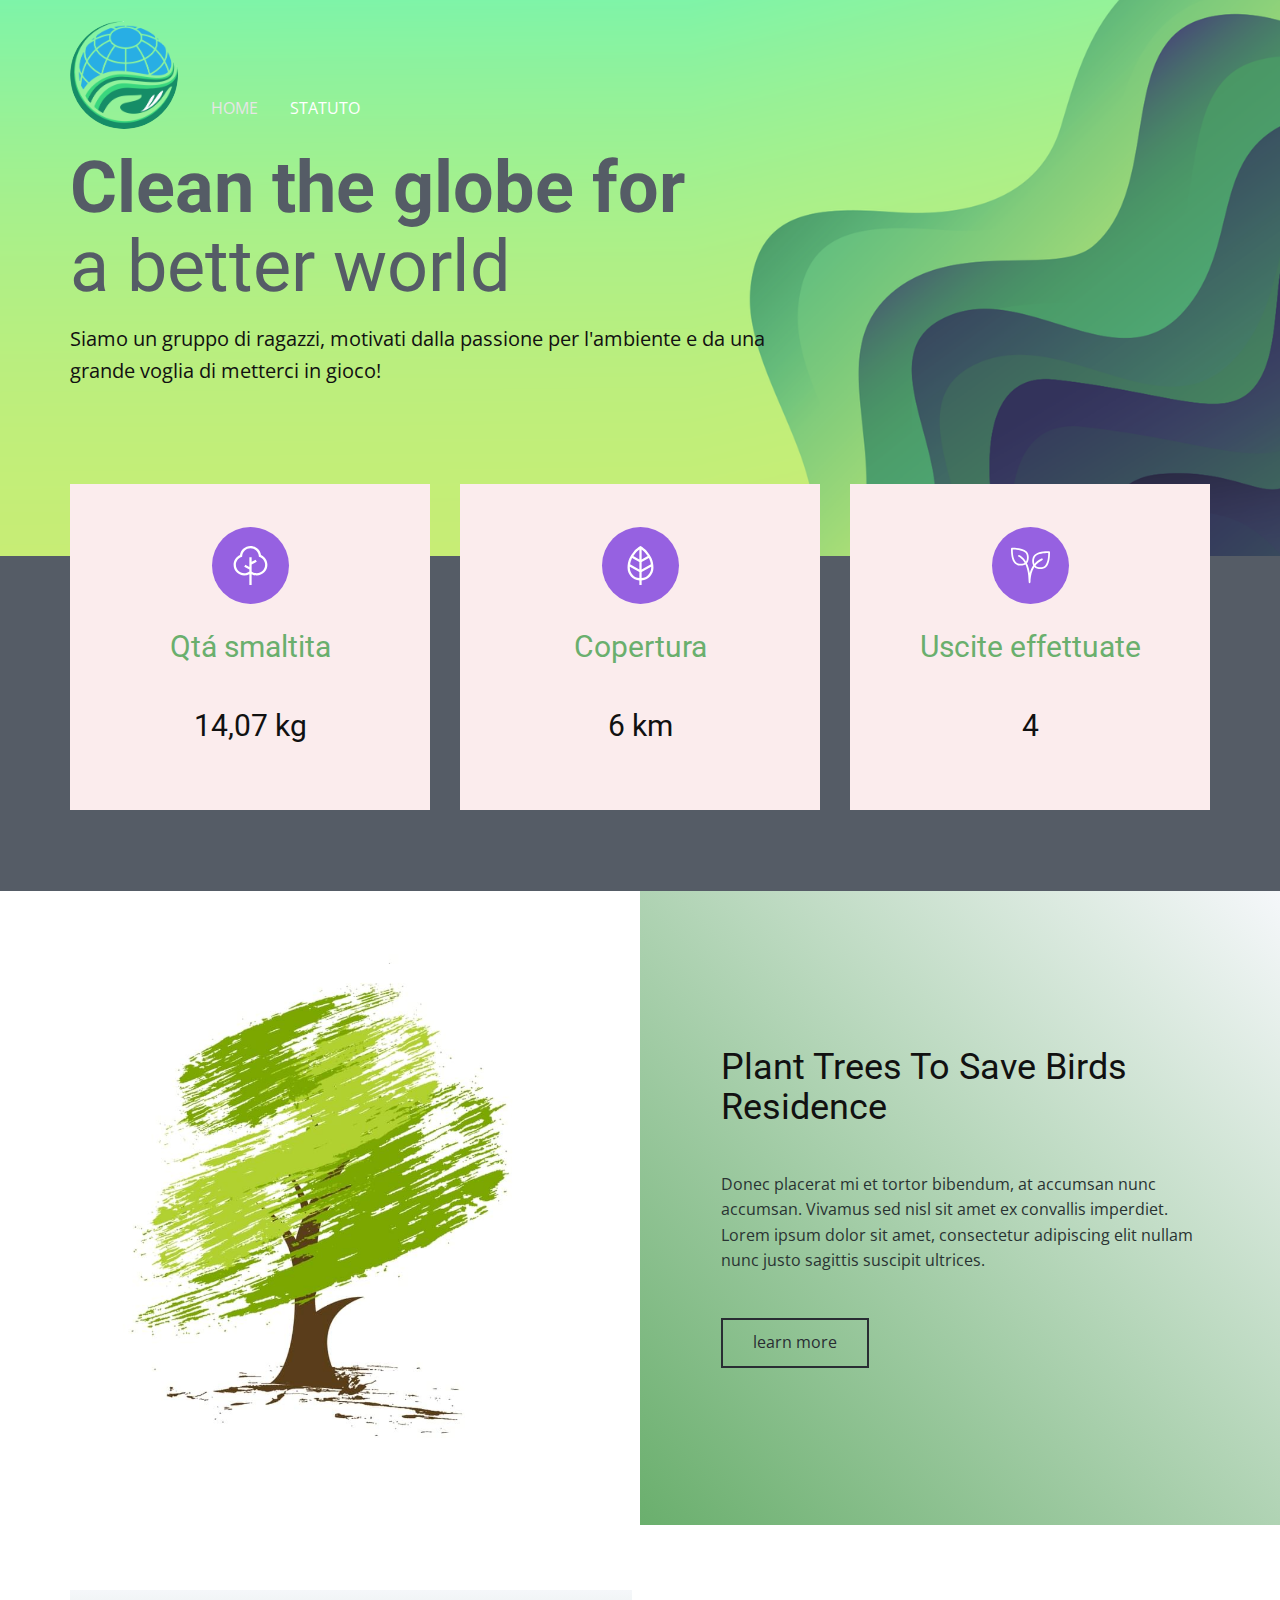
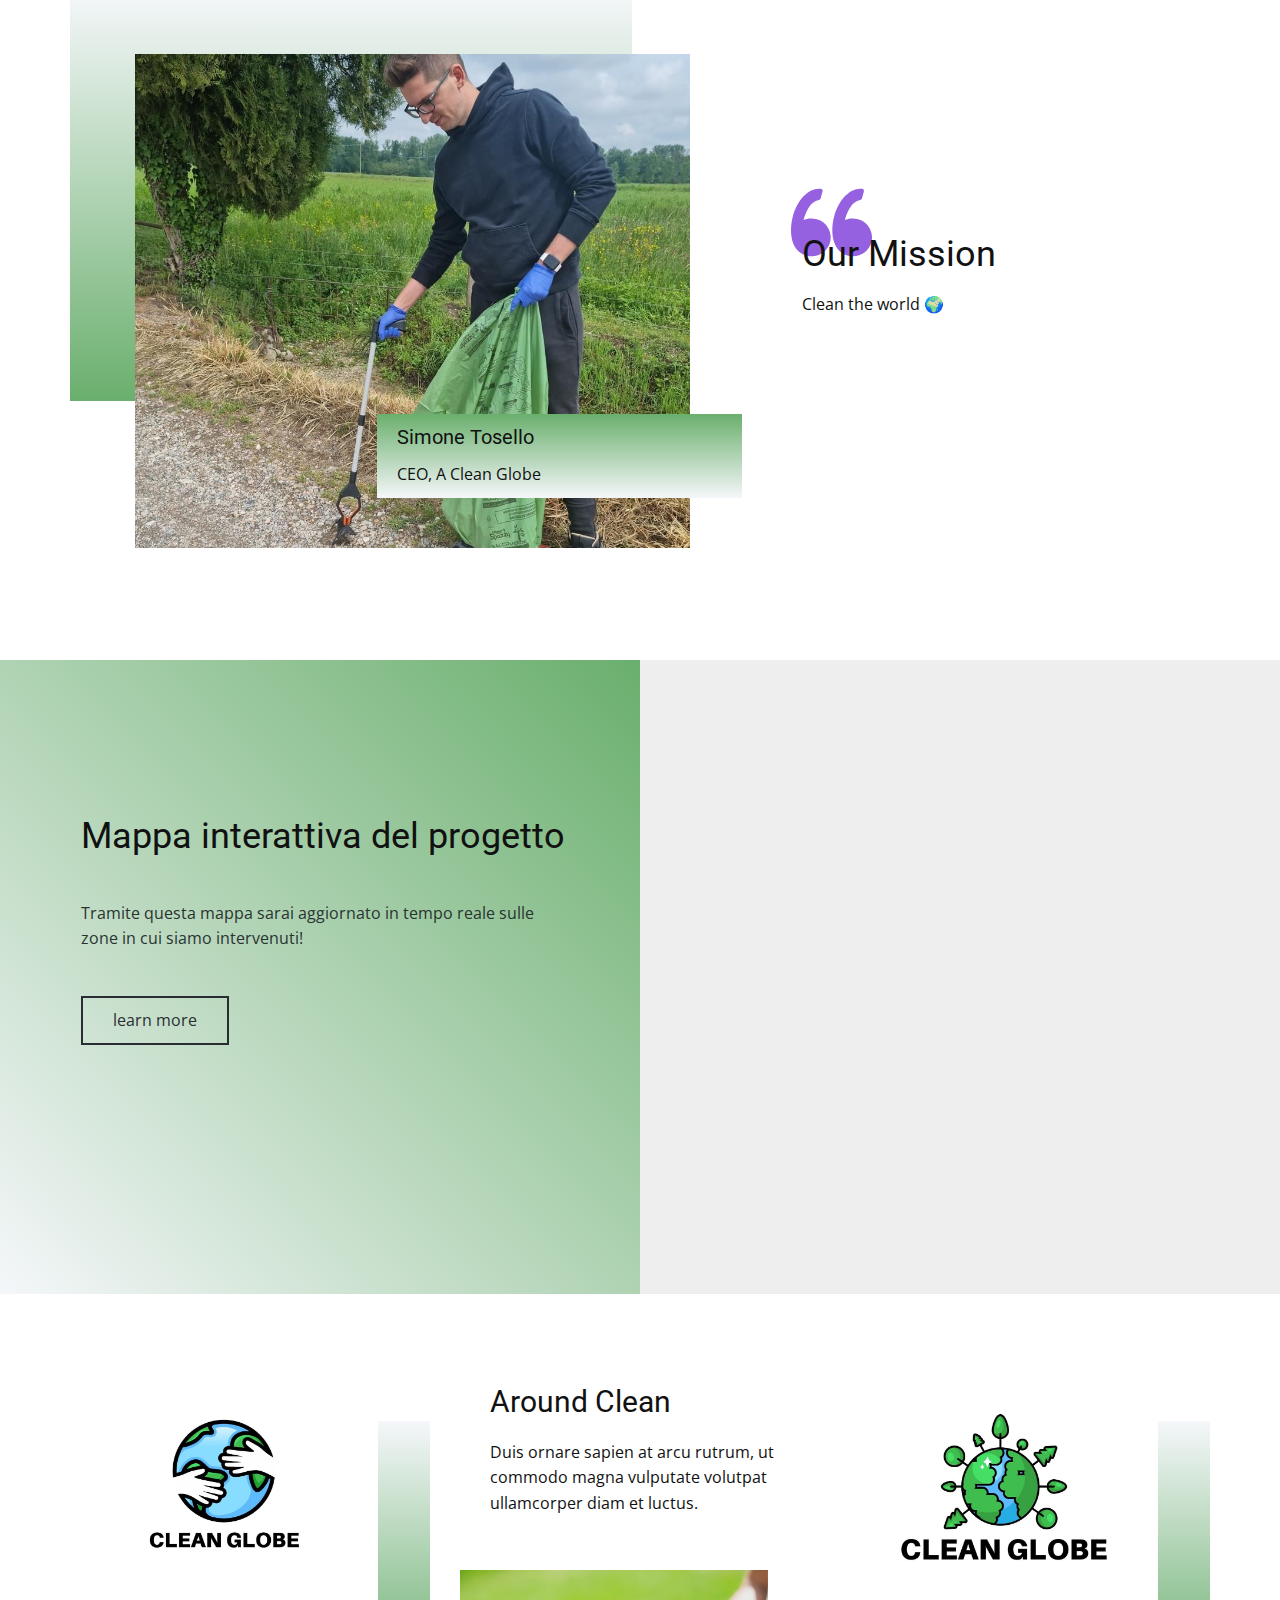
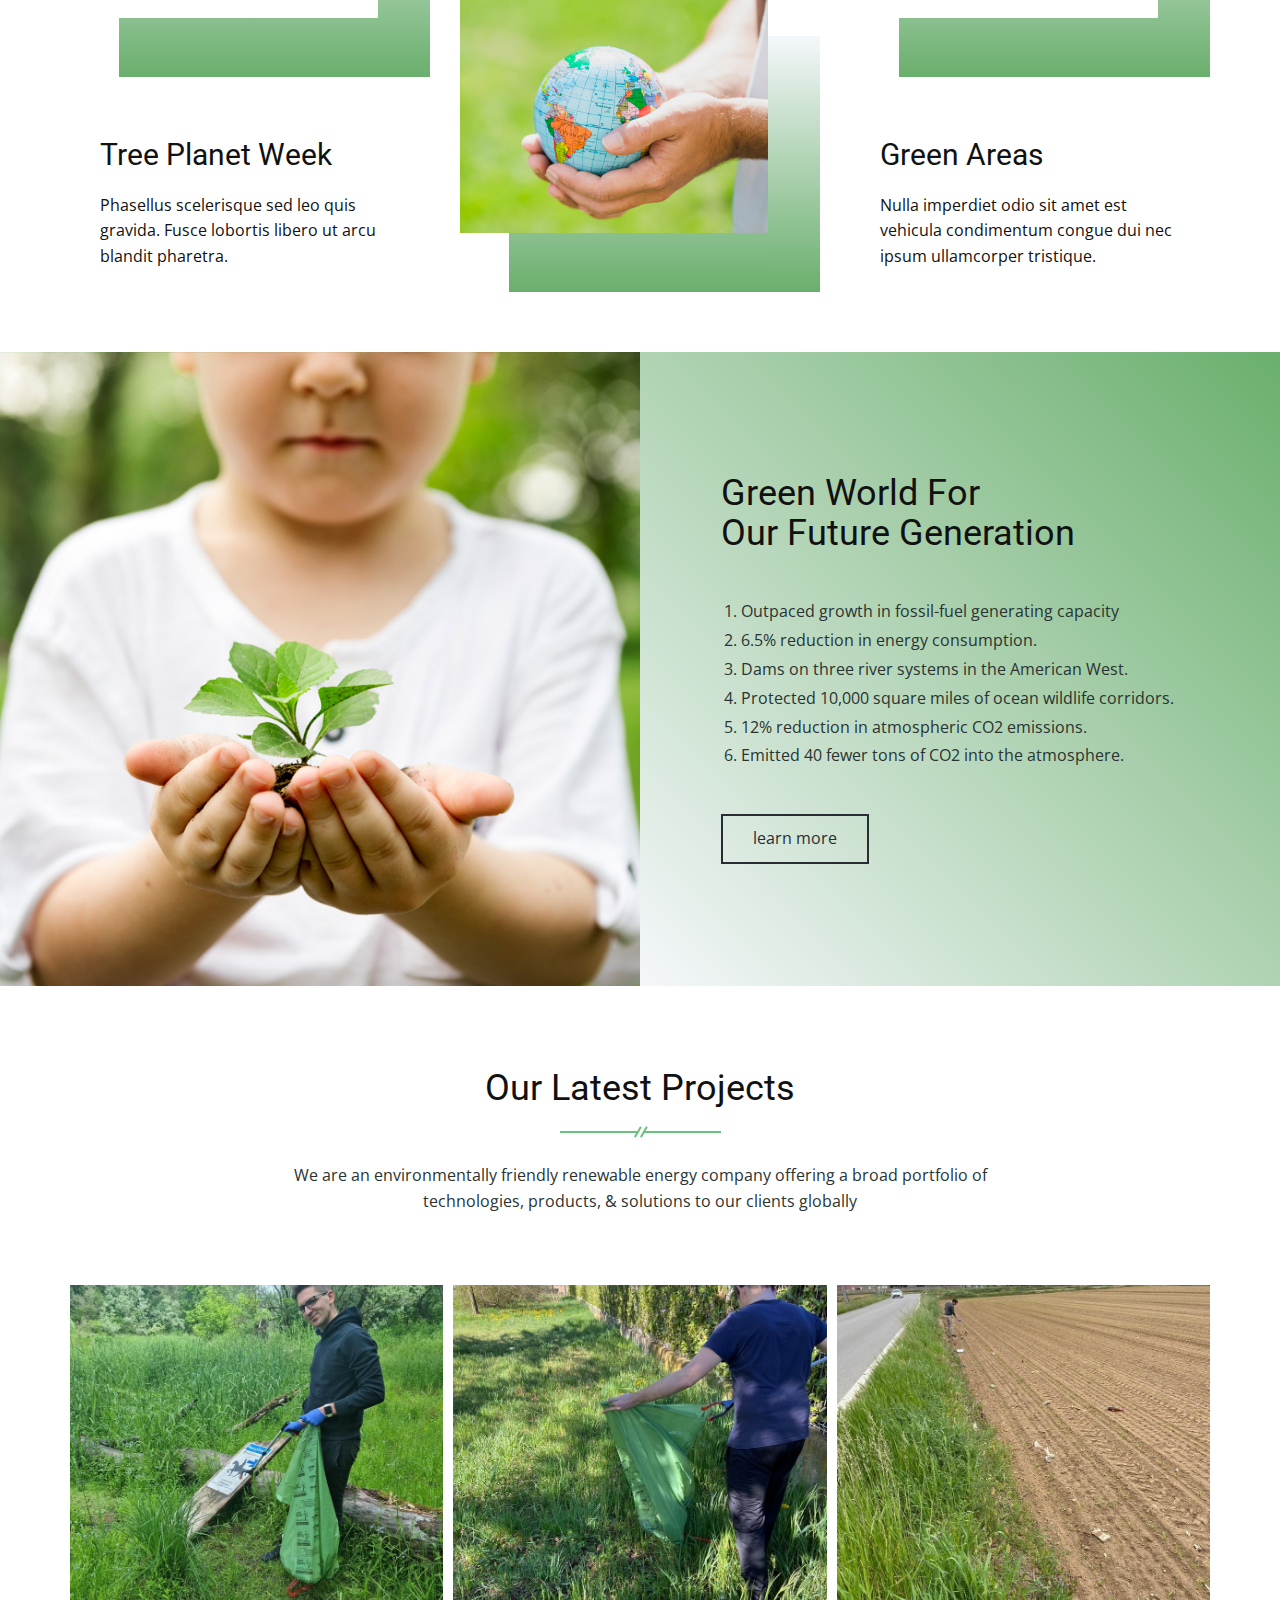
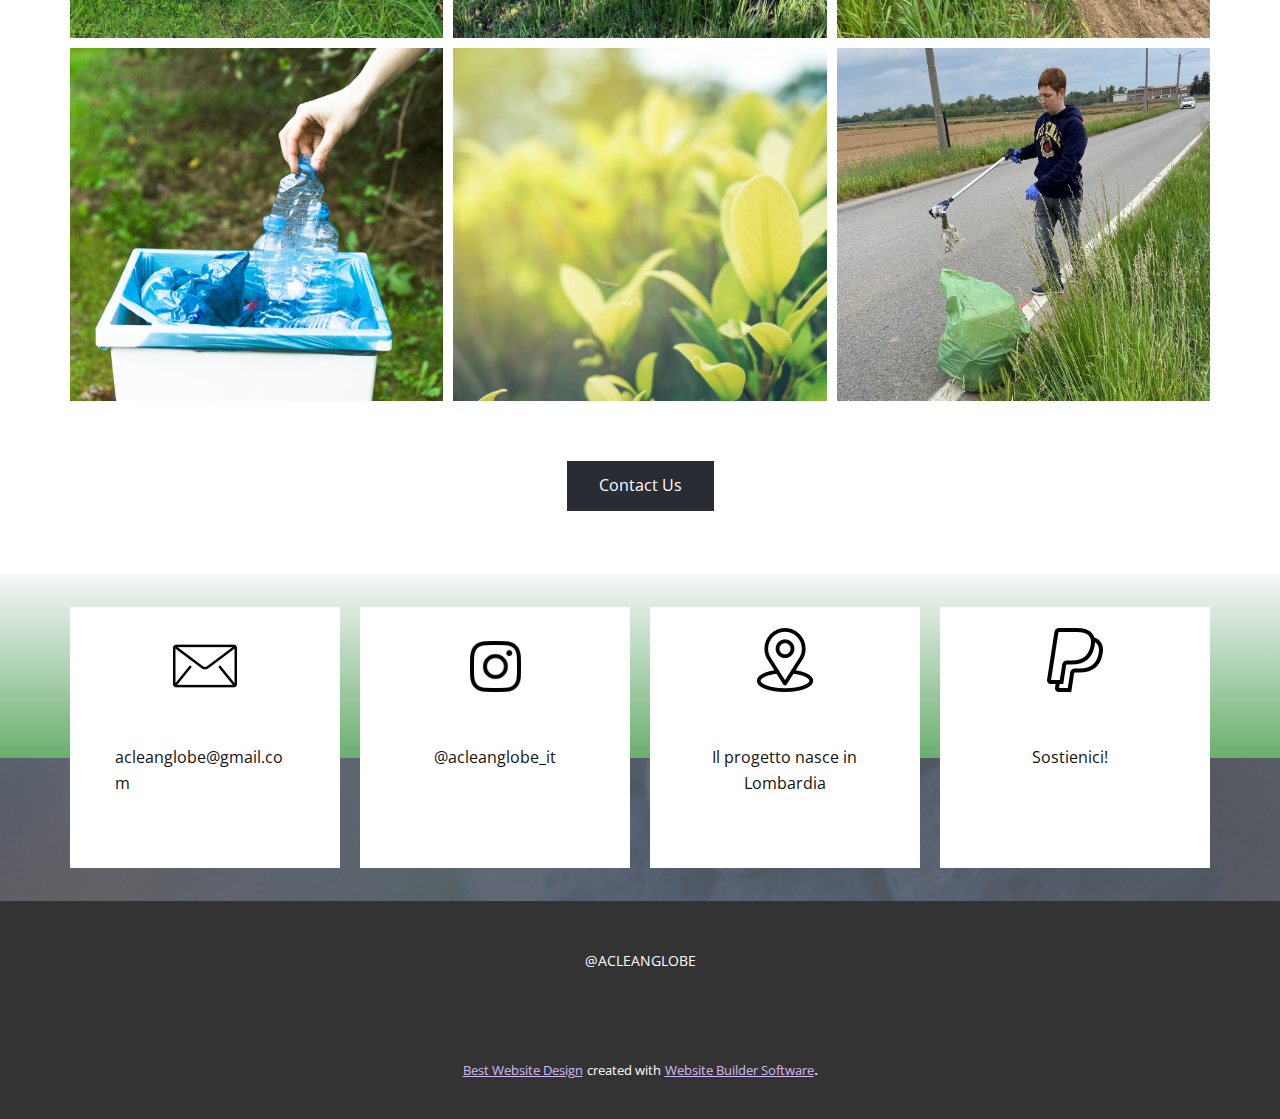
==== commit 5e5b8441: "Add files via upload" ====
--- a/HOME.html
+++ b/HOME.html
@@ -162,7 +162,7 @@
                 <div class="u-container-layout">
                   <div class="u-gradient u-shape u-shape-1"></div>
                   <img class="u-image u-image-1" src="images/20220507_112951.jpg" data-image-width="943" data-image-height="1080">
-                  <div class="u-align-left-xs u-container-style u-group u-image u-image-2">
+                  <div class="u-align-left-xs u-container-style u-gradient u-group u-group-1">
                     <div class="u-container-layout u-valign-middle u-container-layout-2">
                       <h5 class="u-text u-text-1">Simone Tosello</h5>
                       <p class="u-text u-text-2">CEO, A Clean Globe</p>
--- a/HOME.css
+++ b/HOME.css
@@ -317,7 +317,7 @@
 
 .u-section-3 .u-layout-cell-2 {
   min-height: 634px;
-  background-image: linear-gradient(45deg, #6aaf6d, #fef9e6);
+  background-image: linear-gradient(45deg, #6aaf6d, #f5f7fa);
 }
 
 .u-section-3 .u-container-layout-2 {
@@ -478,7 +478,7 @@
 .u-section-4 .u-shape-1 {
   width: 562px;
   height: 411px;
-  background-image: linear-gradient(#fef9e6, #6aaf6d);
+  background-image: linear-gradient(#f5f7fa, #6aaf6d);
   margin: 0 auto 0 0;
 }
 
@@ -488,11 +488,10 @@
   margin: -347px 52px 0 auto;
 }
 
-.u-section-4 .u-image-2 {
+.u-section-4 .u-group-1 {
   width: 365px;
   min-height: 84px;
-  background-image: url("images/bggr.png");
-  background-position: 50% 50%;
+  background-image: linear-gradient(#6aaf6d, #f5f7fa);
   margin: -134px 0 0 auto;
 }
 
@@ -557,9 +556,10 @@
     margin-right: 43px;
   }
 
-  .u-section-4 .u-image-2 {
+  .u-section-4 .u-group-1 {
     width: 301px;
     min-height: 90px;
+    background-position: 50% 50%;
     margin-top: -118px;
     margin-bottom: 28px;
   }
@@ -627,7 +627,7 @@
     margin-right: 20px;
   }
 
-  .u-section-4 .u-image-2 {
+  .u-section-4 .u-group-1 {
     width: 305px;
     margin-top: -109px;
     margin-bottom: 19px;
@@ -693,7 +693,7 @@
     margin-right: 25px;
   }
 
-  .u-section-4 .u-image-2 {
+  .u-section-4 .u-group-1 {
     width: 306px;
     min-height: 96px;
     margin-top: -126px;
@@ -763,7 +763,7 @@
     margin-right: 16px;
   }
 
-  .u-section-4 .u-image-2 {
+  .u-section-4 .u-group-1 {
     width: 263px;
     min-height: 90px;
     margin-top: -116px;
@@ -808,7 +808,7 @@
 }
 
 .u-section-5 .u-layout-cell-1 {
-  background-image: linear-gradient(45deg, #fbeced, #6aaf6d);
+  background-image: linear-gradient(45deg, #f5f7fa, #6aaf6d);
   min-height: 634px;
 }
 
@@ -972,15 +972,15 @@
 
 .u-section-6 .u-shape-1 {
   height: 256px;
-  background-image: linear-gradient(#fef9e6, #6aaf6d);
+  background-image: linear-gradient(#f5f7fa, #6aaf6d);
   width: 311px;
-  margin: 66px 0 0 auto;
+  margin: 67px 0 0 auto;
 }
 
 .u-section-6 .u-image-1 {
   width: 308px;
   height: 263px;
-  margin: -321px 0 0;
+  margin: -322px 0 0;
 }
 
 .u-section-6 .u-layout-cell-2 {
@@ -1024,7 +1024,7 @@
 
 .u-section-6 .u-shape-2 {
   height: 256px;
-  background-image: linear-gradient(#fef9e6, #6aaf6d);
+  background-image: linear-gradient(#f5f7fa, #6aaf6d);
   margin: 67px 0 0 49px;
 }
 
@@ -1041,7 +1041,7 @@
 
 .u-section-6 .u-shape-3 {
   height: 256px;
-  background-image: linear-gradient(#fef9e6, #6aaf6d);
+  background-image: linear-gradient(#f5f7fa, #6aaf6d);
   margin: 67px 0 0 49px;
 }
 
@@ -1179,7 +1179,7 @@
   .u-section-6 .u-image-1 {
     width: 306px;
     height: 282px;
-    margin-top: -321px;
+    margin-top: -322px;
   }
 
   .u-section-6 .u-layout-cell-2 {
@@ -1411,7 +1411,7 @@
 
 .u-section-7 .u-layout-cell-2 {
   min-height: 634px;
-  background-image: linear-gradient(45deg, #9661e1, #6aaf6d);
+  background-image: linear-gradient(45deg, #f5f7fa, #6aaf6d);
 }
 
 .u-section-7 .u-container-layout-2 {
@@ -1832,7 +1832,7 @@
   margin-top: 0;
   margin-bottom: 0;
   margin-left: 0;
-  background-image: linear-gradient(#9661e1, #6aaf6d);
+  background-image: linear-gradient(#f5f7fa, #6aaf6d);
 }
 
 .u-section-9 .u-layout-wrap-1 {
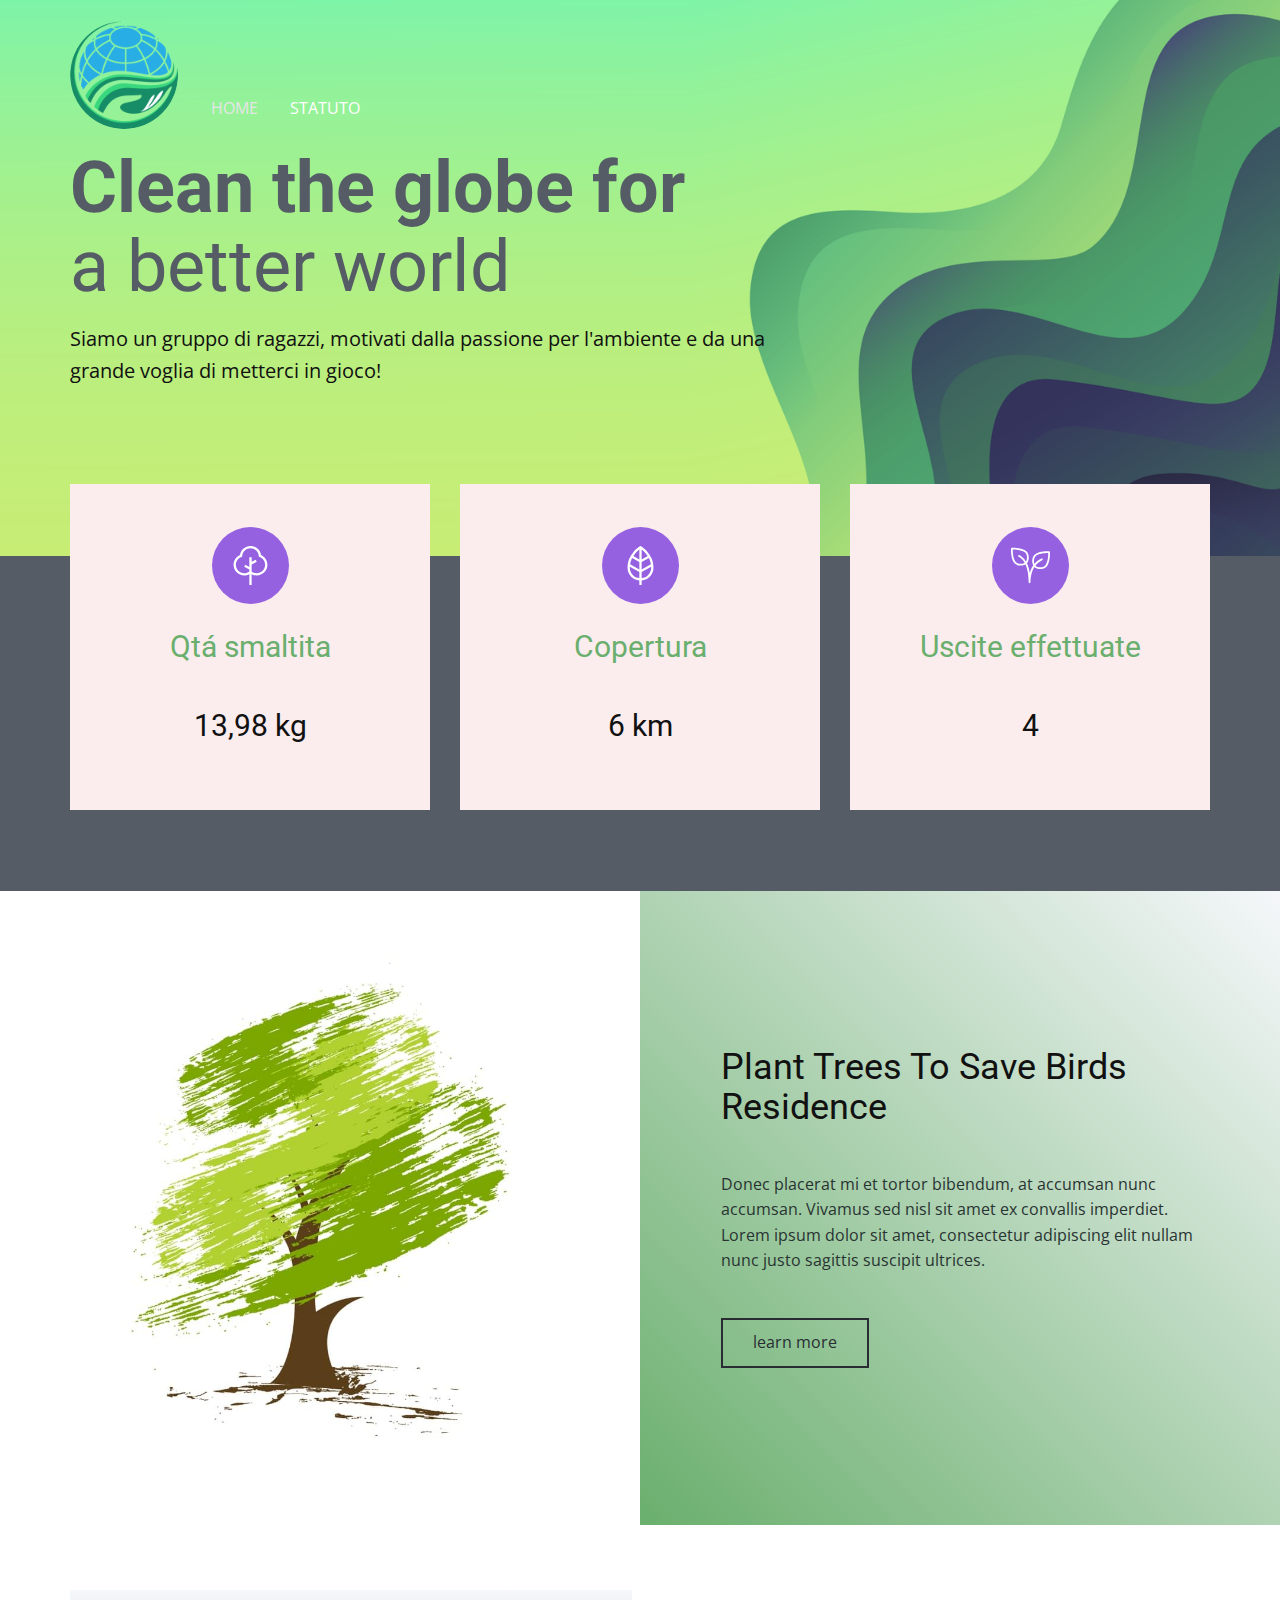
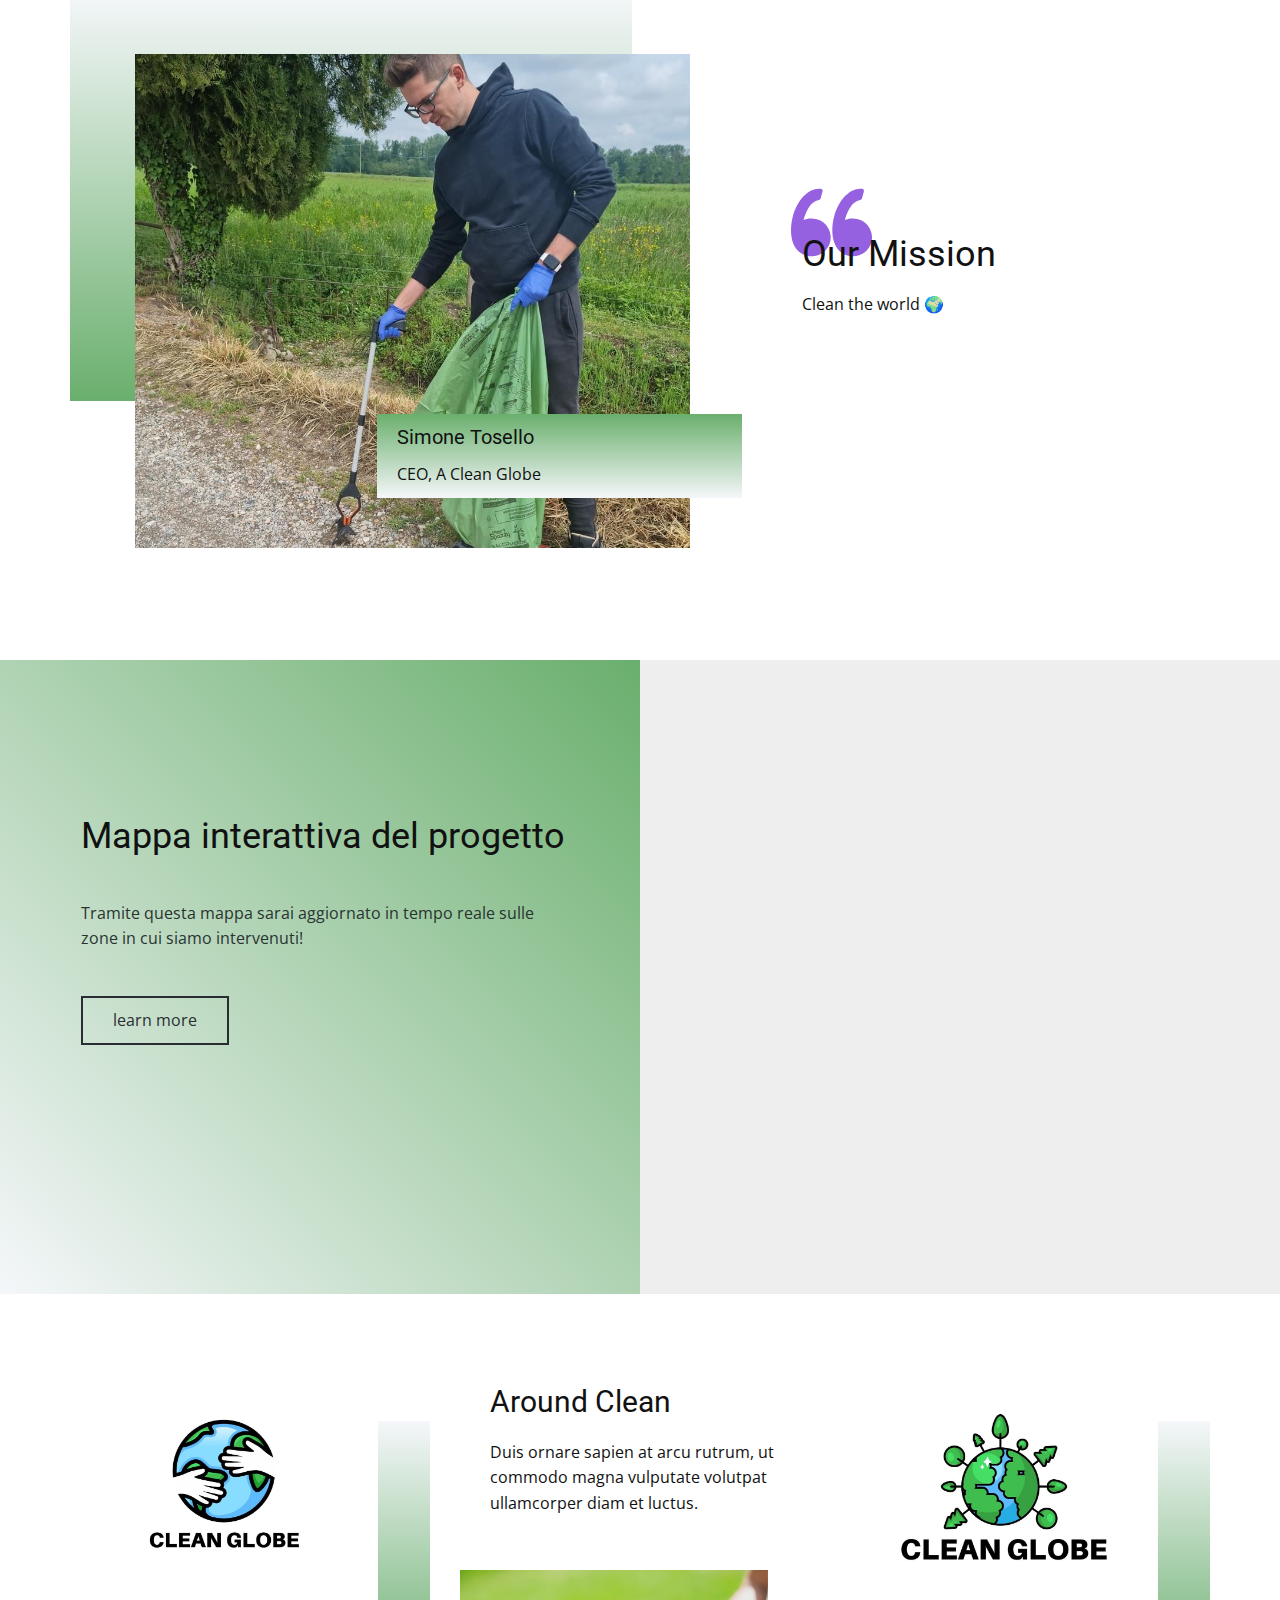
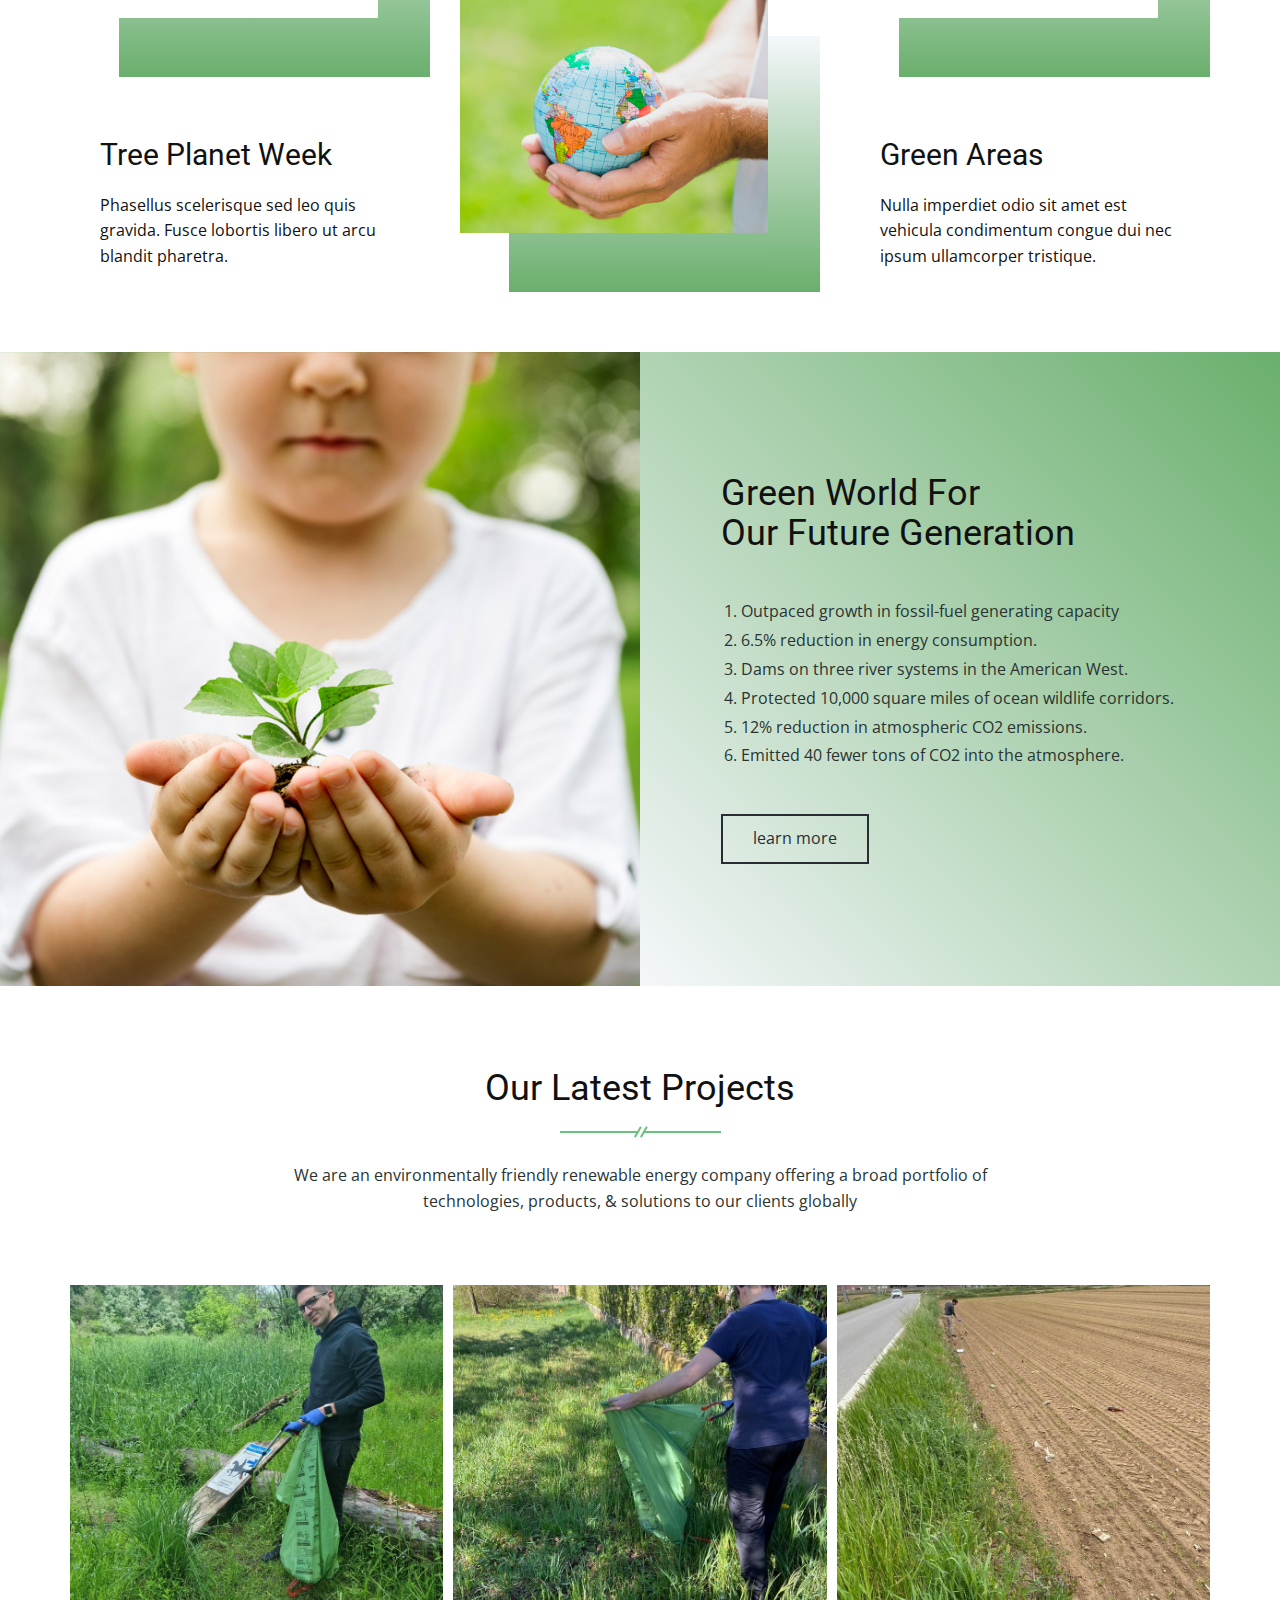
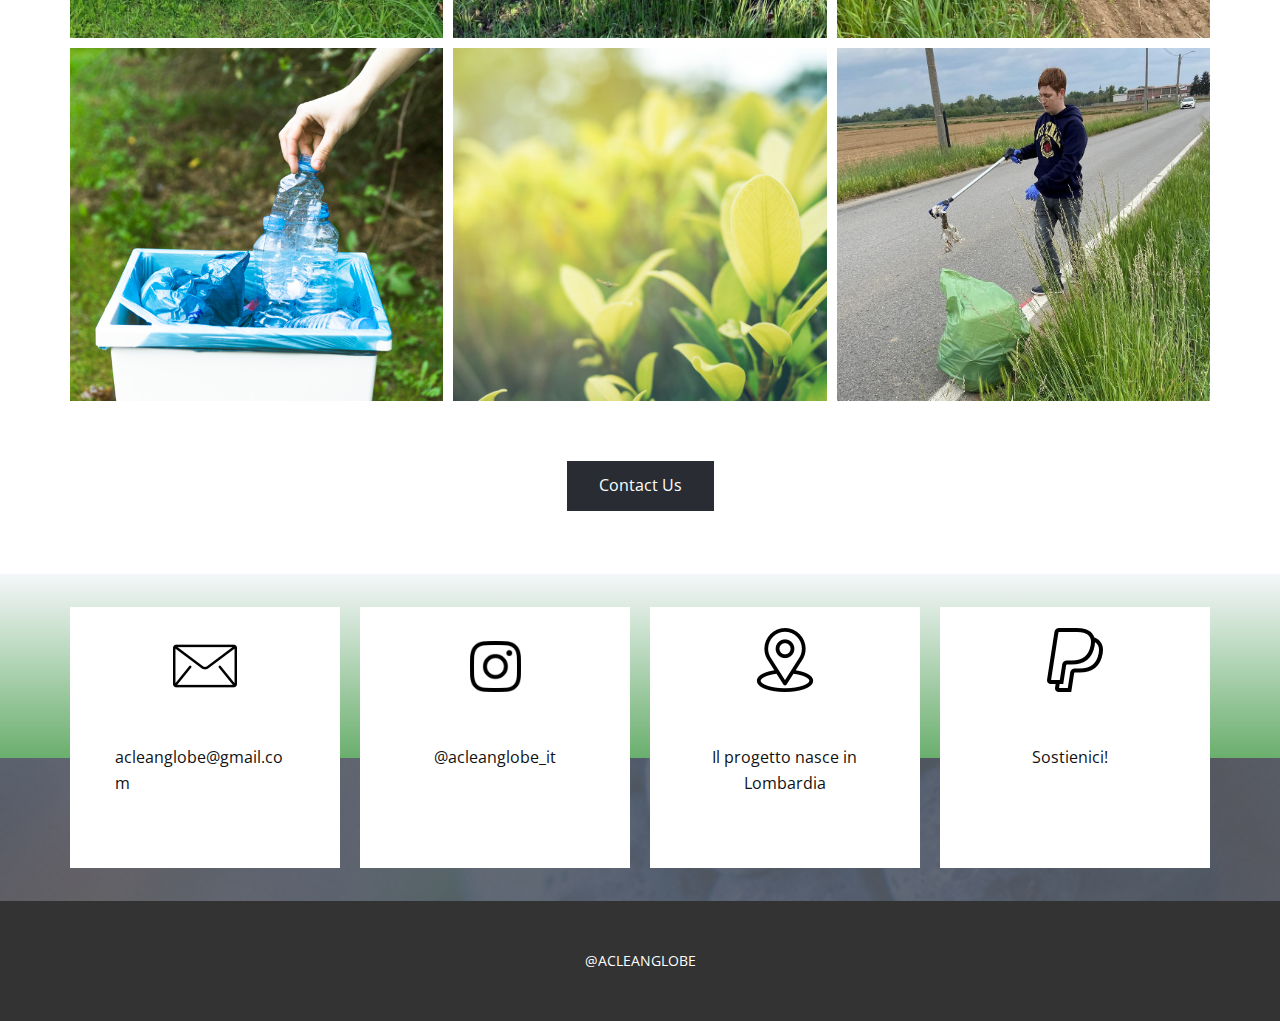
==== commit 91793f2e: "Update HOME.html" ====
--- a/HOME.html
+++ b/HOME.html
@@ -370,16 +370,6 @@
     <footer class="u-align-center u-clearfix u-footer u-grey-80 u-footer" id="sec-380e"><div class="u-clearfix u-sheet u-sheet-1">
         <p class="u-small-text u-text u-text-variant u-text-1">@ACLEANGLOBE</p>
       </div></footer>
-    <section class="u-backlink u-clearfix u-grey-80">
-      <a class="u-link" href="https://nicepage.com/website-design" target="_blank">
-        <span>Best Website Design</span>
-      </a>
-      <p class="u-text">
-        <span>created with</span>
-      </p>
-      <a class="u-link" href="" target="_blank">
-        <span>Website Builder Software</span>
-      </a>. 
-    </section>
+    
   </body>
-</html>+</html>
